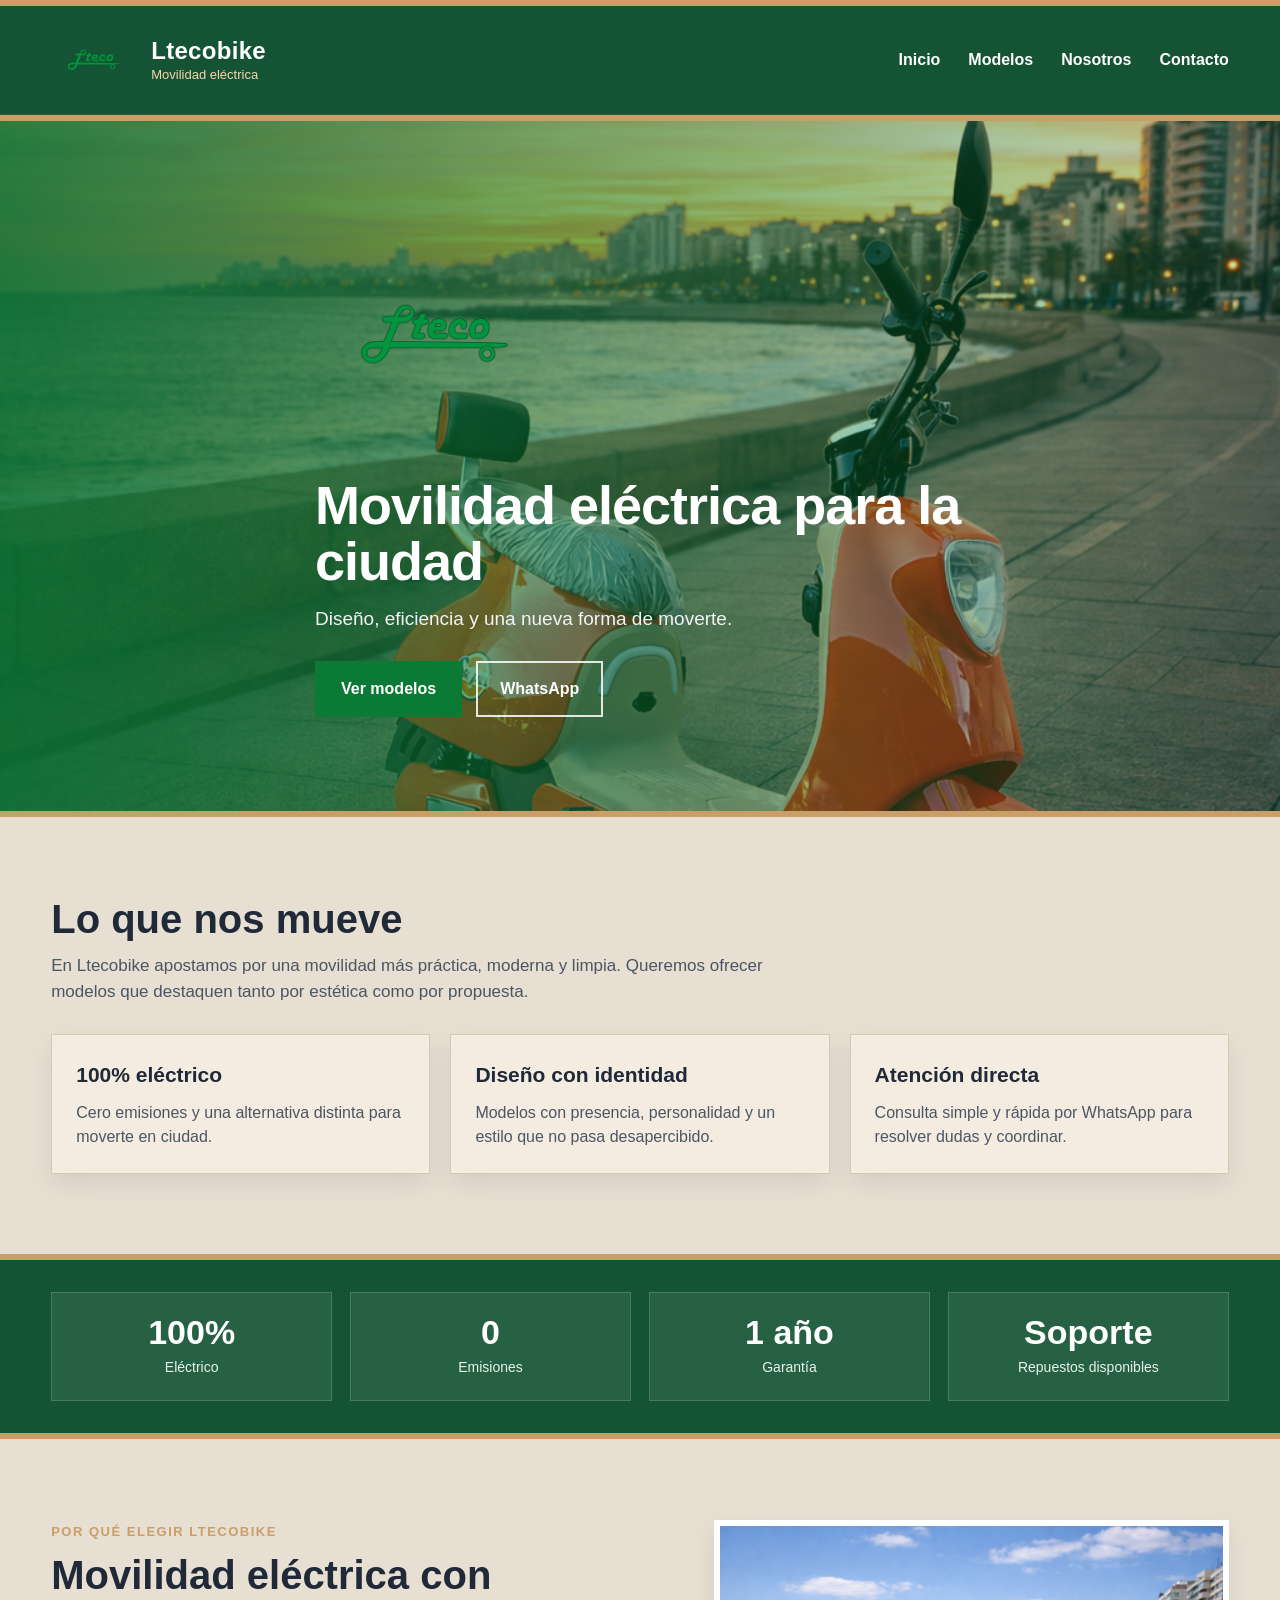
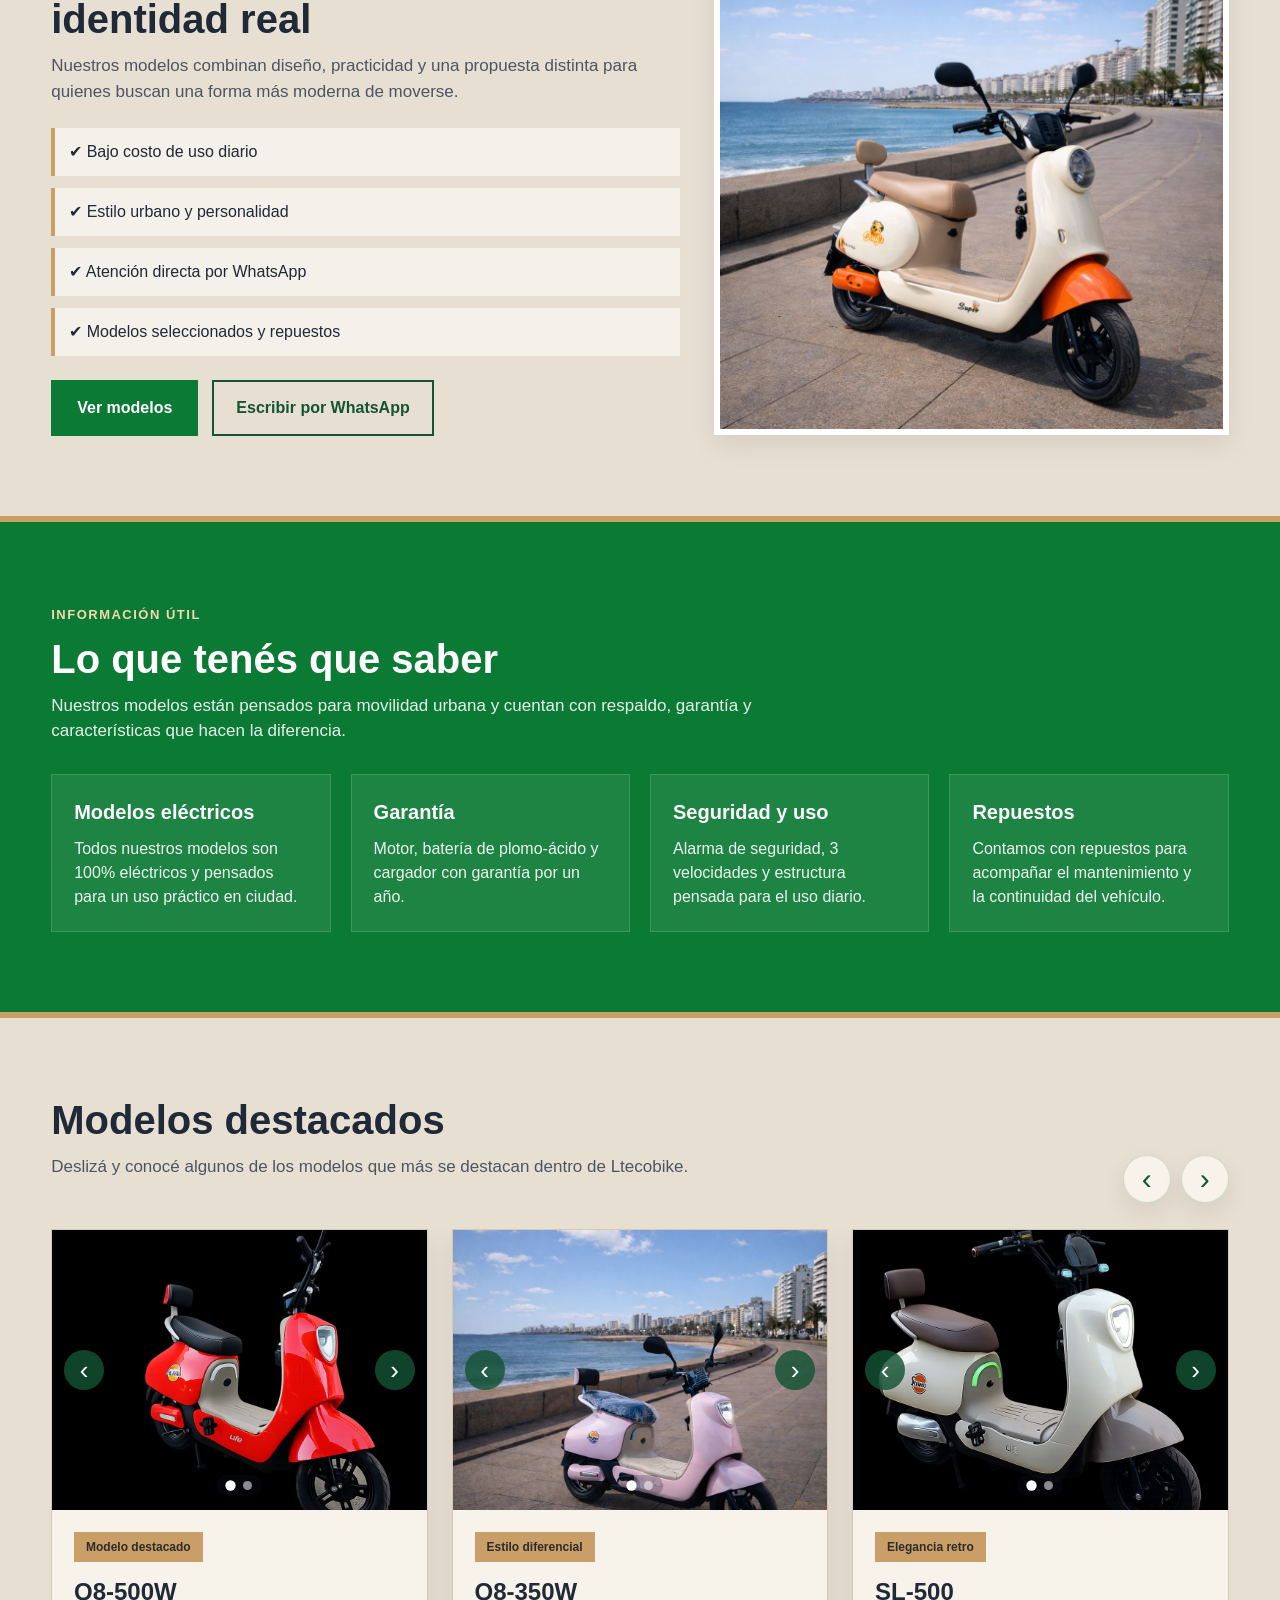
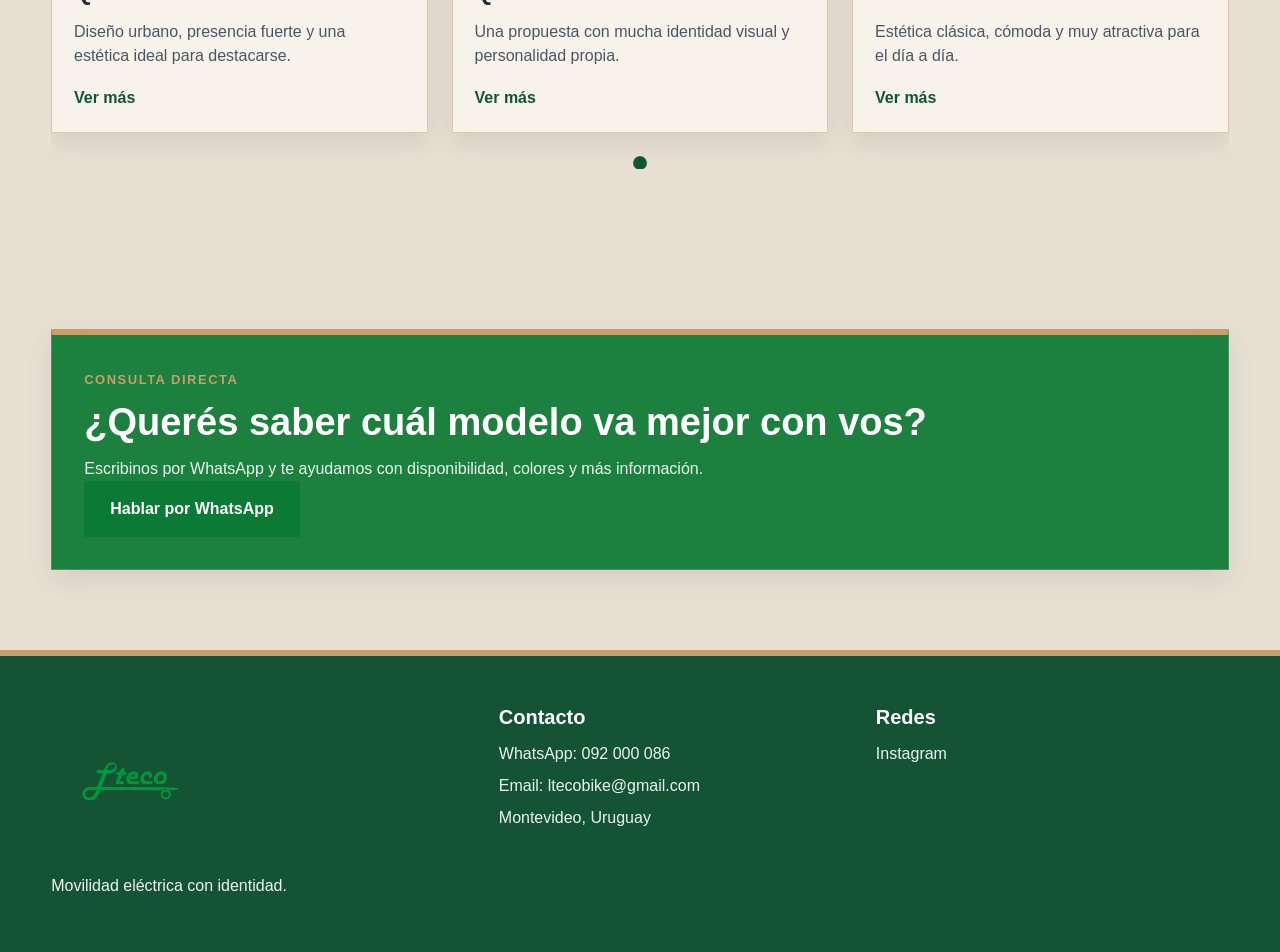
==== index.html @ 6b554c4a "Version inicial Lteco web 2" ====
<!DOCTYPE html>
<html lang="es">
<head>
  <meta charset="UTF-8" />
  <meta name="viewport" content="width=device-width, initial-scale=1.0" />
  <title>Ltecobike | Movilidad eléctrica</title>
  <link rel="icon" href="img/logoIcono.ico" type="image/x-icon" />
  <link rel="stylesheet" href="css/styles.css" />
</head>
<body>
  <header class="site-header">
    <div class="container nav-wrap">
      <a href="index.html" class="brand">
        <img src="img/logo.png" alt="Ltecobike" class="brand-logo">
        <div class="brand-text">
          <span class="brand-name">Ltecobike</span>
          <span class="brand-slogan">Movilidad eléctrica</span>
        </div>
      </a>

      <button class="menu-toggle" id="menuToggle">☰</button>

      <nav class="main-nav" id="mainNav">
        <a href="index.html">Inicio</a>
        <a href="modelos.html">Modelos</a>
        <a href="nosotros.html">Nosotros</a>
        <a href="contacto.html">Contacto</a>
      </nav>
    </div>
  </header>

  <section class="hero" style="background-image: url('img/hero.png');">
    <div class="container hero-content">
      <img src="img/logo.png" alt="Ltecobike" class="hero-logo" />
      <h1>Movilidad eléctrica para la ciudad</h1>
      <p>Diseño, eficiencia y una nueva forma de moverte.</p>

      <div class="hero-actions">
        <a href="modelos.html" class="btn">Ver modelos</a>
        <a href="https://wa.me/59892000086" target="_blank" class="btn btn-outline">WhatsApp</a>
      </div>
    </div>
  </section>

  <section class="section">
    <div class="container">
      <h2>Lo que nos mueve</h2>
      <p class="section-intro">
        En Ltecobike apostamos por una movilidad más práctica, moderna y limpia.
        Queremos ofrecer modelos que destaquen tanto por estética como por propuesta.
      </p>

      <div class="feature-grid">
        <article class="feature-box">
          <h3>100% eléctrico</h3>
          <p>Cero emisiones y una alternativa distinta para moverte en ciudad.</p>
        </article>

        <article class="feature-box">
          <h3>Diseño con identidad</h3>
          <p>Modelos con presencia, personalidad y un estilo que no pasa desapercibido.</p>
        </article>

        <article class="feature-box">
          <h3>Atención directa</h3>
          <p>Consulta simple y rápida por WhatsApp para resolver dudas y coordinar.</p>
        </article>
      </div>
    </div>
  </section>

  <section class="section benefits-strip">
    <div class="container">
      <div class="benefits-grid">
        <article class="benefit-item">
          <span class="benefit-number">100%</span>
          <span class="benefit-label">Eléctrico</span>
        </article>

        <article class="benefit-item">
          <span class="benefit-number">0</span>
          <span class="benefit-label">Emisiones</span>
        </article>

        <article class="benefit-item">
          <span class="benefit-number">1 año</span>
          <span class="benefit-label">Garantía</span>
        </article>

        <article class="benefit-item">
          <span class="benefit-number">Soporte</span>
          <span class="benefit-label">Repuestos disponibles</span>
        </article>
      </div>
    </div>
  </section>

  <section class="section section-split">
    <div class="container split-layout">
      <div class="split-text">
        <span class="section-kicker">Por qué elegir Ltecobike</span>
        <h2>Movilidad eléctrica con identidad real</h2>
        <p>
          Nuestros modelos combinan diseño, practicidad y una propuesta distinta para quienes
          buscan una forma más moderna de moverse.
        </p>

        <div class="check-list">
          <div class="check-item">✔ Bajo costo de uso diario</div>
          <div class="check-item">✔ Estilo urbano y personalidad</div>
          <div class="check-item">✔ Atención directa por WhatsApp</div>
          <div class="check-item">✔ Modelos seleccionados y repuestos</div>
        </div>

        <div class="hero-actions" style="margin-top: 24px;">
          <a href="modelos.html" class="btn">Ver modelos</a>
          <a href="https://wa.me/59892000086" target="_blank" class="btn btn-outline-dark">Escribir por WhatsApp</a>
        </div>
      </div>

      <div class="split-media">
        <img src="img/q8-500-beige-rojo.png" alt="Ltecobike lineup" class="split-image">
      </div>
    </div>
  </section>

  <section class="section section-dark">
    <div class="container">
      <span class="section-kicker light">Información útil</span>
      <h2>Lo que tenés que saber</h2>
      <p class="section-intro">
        Nuestros modelos están pensados para movilidad urbana y cuentan con respaldo,
        garantía y características que hacen la diferencia.
      </p>

      <div class="info-cards-grid">
        <article class="info-card">
          <h3>Modelos eléctricos</h3>
          <p>Todos nuestros modelos son 100% eléctricos y pensados para un uso práctico en ciudad.</p>
        </article>

        <article class="info-card">
          <h3>Garantía</h3>
          <p>Motor, batería de plomo-ácido y cargador con garantía por un año.</p>
        </article>

        <article class="info-card">
          <h3>Seguridad y uso</h3>
          <p>Alarma de seguridad, 3 velocidades y estructura pensada para el uso diario.</p>
        </article>

        <article class="info-card">
          <h3>Repuestos</h3>
          <p>Contamos con repuestos para acompañar el mantenimiento y la continuidad del vehículo.</p>
        </article>
      </div>
    </div>
  </section>

  <section class="section">
    <div class="container">
      <div class="carousel-section-header">
        <div>
          <h2>Modelos destacados</h2>
          <p class="section-intro">Deslizá y conocé algunos de los modelos que más se destacan dentro de Ltecobike.</p>
          <br>
          <!-- <p class="gallery-helper">Dentro de cada tarjeta también podés pasar entre distintas fotos de la misma moto con sus propias flechas.</p> !-- -->
        </div>

        <div class="carousel-controls" aria-label="Controles del carrusel">
          <button class="carousel-btn" type="button" data-carousel-prev aria-label="Ver modelos anteriores">‹</button>
          <button class="carousel-btn" type="button" data-carousel-next aria-label="Ver modelos siguientes">›</button>
        </div>
      </div>

      <div class="carousel" data-carousel data-autoplay="true">
        <div class="carousel-track">
          <article class="card carousel-card">
            <div class="card-gallery" data-gallery data-autoplay="true">
              <div class="card-gallery-track">
                <!-- Para agregar más fotos de esta moto, duplicá una línea img.card-gallery-slide y cambiá la ruta -->
                <img class="card-gallery-slide" src="img/q8-350-roja.jpeg" alt="Moto roja Q8-500W vista principal" />
                <img class="card-gallery-slide" src="img/q8-350-beige-rojo.png" alt="Moto Q8-500W vista lateral" />
              </div>
              <button class="card-gallery-btn prev" type="button" data-gallery-prev aria-label="Foto anterior de la Q8-500W">‹</button>
              <button class="card-gallery-btn next" type="button" data-gallery-next aria-label="Foto siguiente de la Q8-500W">›</button>
              <div class="card-gallery-dots" data-gallery-dots aria-label="Indicadores de fotos de la Q8-500W"></div>
            </div>
            <div class="card-body">
              <span class="tag">Modelo destacado</span>
              <h3>Q8-500W</h3>
              <p>Diseño urbano, presencia fuerte y una estética ideal para destacarse.</p>
              <a href="modelos.html" class="link-btn">Ver más</a>
            </div>
          </article>

          <article class="card carousel-card">
            <div class="card-gallery" data-gallery data-autoplay="true">
              <div class="card-gallery-track">
                <img class="card-gallery-slide" src="img/q8-350-rosa.png" alt="Moto rosa Q8-350W vista principal" />
                <img class="card-gallery-slide" src="img/q8-350-beige-rojo.png" alt="Moto Q8-350W segunda vista" />
              </div>
              <button class="card-gallery-btn prev" type="button" data-gallery-prev aria-label="Foto anterior de la Q8-350W">‹</button>
              <button class="card-gallery-btn next" type="button" data-gallery-next aria-label="Foto siguiente de la Q8-350W">›</button>
              <div class="card-gallery-dots" data-gallery-dots aria-label="Indicadores de fotos de la Q8-350W"></div>
            </div>
            <div class="card-body">
              <span class="tag">Estilo diferencial</span>
              <h3>Q8-350W</h3>
              <p>Una propuesta con mucha identidad visual y personalidad propia.</p>
              <a href="modelos.html" class="link-btn">Ver más</a>
            </div>
          </article>

          <article class="card carousel-card">
            <div class="card-gallery" data-gallery data-autoplay="true">
              <div class="card-gallery-track">
                <img class="card-gallery-slide" src="img/sl-500-beige.jpeg" alt="Moto beige línea urbana vista principal" />
                <img class="card-gallery-slide" src="img/logoFondo.jpeg" alt="Moto línea urbana en exposición" />
              </div>
              <button class="card-gallery-btn prev" type="button" data-gallery-prev aria-label="Foto anterior de la línea urbana">‹</button>
              <button class="card-gallery-btn next" type="button" data-gallery-next aria-label="Foto siguiente de la línea urbana">›</button>
              <div class="card-gallery-dots" data-gallery-dots aria-label="Indicadores de fotos de la línea urbana"></div>
            </div>
            <div class="card-body">
              <span class="tag">Elegancia retro</span>
              <h3>SL-500</h3>
              <p>Estética clásica, cómoda y muy atractiva para el día a día.</p>
              <a href="modelos.html" class="link-btn">Ver más</a>
            </div>
          </article>
        </div>

        <div class="carousel-dots" data-carousel-dots aria-label="Indicadores del carrusel"></div>
      </div>
    </div>
  </section>

  <section class="section">
    <div class="container">
      <div class="cta-box cta-strong">
        <span class="section-kicker">Consulta directa</span>
        <h2>¿Querés saber cuál modelo va mejor con vos?</h2>
        <p>
          Escribinos por WhatsApp y te ayudamos con disponibilidad, colores y más información.
        </p>
        <a href="https://wa.me/59892000086" target="_blank" class="btn">Hablar por WhatsApp</a>
      </div>
    </div>
  </section>

  <footer class="site-footer">
    <div class="container footer-wrap">
      <div>
        <img src="img/logo.png" alt="Ltecobike" class="footer-logo" />
        <p>Movilidad eléctrica con identidad.</p>
      </div>

      <div>
        <h4>Contacto</h4>
        <p>WhatsApp: 092 000 086</p>
        <p>Email: ltecobike@gmail.com</p>
        <p>Montevideo, Uruguay</p>
      </div>

      <div>
        <h4>Redes</h4>
        <a href="https://instagram.com/ltecobike" target="_blank">Instagram</a>
      </div>
    </div>
  </footer>

  <script src="js/app.js"></script>
</body>
</html>
---- css/styles.css ----
* {
  box-sizing: border-box;
  margin: 0;
  padding: 0;
}

:root {
  --green: #0b7a34;
  --green-dark: #145334;
  --beige: #e7dfd2;
  --sand: #c99e67;
  --sand-soft: #f1e4cf;
  --text: #1f2937;
  --muted: #4b5563;
  --white: #ffffff;
  --line: rgba(0, 0, 0, 0.08);
  --shadow: 0 10px 24px rgba(0, 0, 0, 0.08);
}

html {
  scroll-behavior: smooth;
}

body {
  font-family: Arial, sans-serif;
  background: var(--beige);
  color: var(--text);
  line-height: 1.5;
}

img {
  max-width: 100%;
  display: block;
}

a {
  color: inherit;
  text-decoration: none;
}

.container {
  width: min(1180px, 92%);
  margin: 0 auto;
}

/* HEADER */
.site-header {
  background: var(--green-dark);
  border-top: 6px solid var(--sand);
  border-bottom: 1px solid rgba(255, 255, 255, 0.08);
}

.nav-wrap {
  min-height: 108px;
  display: flex;
  align-items: center;
  justify-content: space-between;
  gap: 20px;
}

.brand {
  display: flex;
  align-items: center;
  gap: 14px;
}

.brand-logo {
  height: 86px;
  width: auto;
}

.brand-text {
  display: flex;
  flex-direction: column;
  line-height: 1.1;
}

.brand-name {
  font-size: 24px;
  font-weight: 800;
  color: white;
  letter-spacing: 0.3px;
}

.brand-slogan {
  font-size: 13px;
  color: #f3d9ae;
  margin-top: 4px;
}

.main-nav {
  display: flex;
  align-items: center;
  gap: 28px;
}

.main-nav a {
  color: var(--white);
  font-weight: 700;
  transition: color 0.2s ease;
}

.main-nav a:hover {
  color: #f4e4c7;
}

.menu-toggle {
  display: none;
  border: none;
  background: transparent;
  color: white;
  font-size: 28px;
  cursor: pointer;
}

/* HERO */
.hero {
  min-height: 78vh;
  display: flex;
  align-items: center;
  background-size: cover;
  background-position: center;
  position: relative;
  color: white;
  border-top: 6px solid var(--sand);
  border-bottom: 6px solid var(--sand);
}

.hero::before {
  content: "";
  position: absolute;
  inset: 0;
  background: linear-gradient(
    90deg,
    rgba(11, 122, 52, 0.84) 0%,
    rgba(11, 122, 52, 0.56) 42%,
    rgba(11, 122, 52, 0.22) 100%
  );
}

.hero .container {
  position: relative;
  z-index: 1;
}

.hero-content {
  max-width: 650px;
  padding: 70px 0;
}

.hero-logo {
  width: 240px;
  margin-bottom: 22px;
}

.hero h1 {
  font-size: 54px;
  line-height: 1.04;
  margin-bottom: 16px;
  letter-spacing: -1px;
}

.hero p {
  font-size: 19px;
  color: #f3f4f6;
  margin-bottom: 28px;
  max-width: 560px;
}

.hero-actions {
  display: flex;
  gap: 14px;
  flex-wrap: wrap;
}

/* BUTTONS */
.btn,
.btn-outline,
.btn-outline-dark,
.link-btn {
  display: inline-flex;
  align-items: center;
  justify-content: center;
  font-weight: 700;
  transition: 0.2s ease;
}

.btn {
  background: var(--green);
  color: white;
  padding: 14px 24px;
  border: 2px solid var(--green);
}

.btn:hover {
  background: var(--green-dark);
  border-color: var(--green-dark);
}

.btn-outline {
  background: transparent;
  color: white;
  border: 2px solid rgba(255, 255, 255, 0.85);
  padding: 12px 22px;
}

.btn-outline:hover {
  background: rgba(255, 255, 255, 0.08);
}

.btn-outline-dark {
  background: transparent;
  color: var(--green-dark);
  border: 2px solid var(--green-dark);
  padding: 12px 22px;
}

.btn-outline-dark:hover {
  background: rgba(11, 122, 52, 0.08);
}

.link-btn {
  color: var(--green-dark);
  margin-top: 8px;
}

.link-btn:hover {
  color: var(--green);
}

/* SECTIONS */
.section {
  padding: 80px 0;
  background: var(--beige);
}

.section-dark {
  background: var(--green);
  color: white;
  border-top: 6px solid var(--sand);
  border-bottom: 6px solid var(--sand);
}

.section-split {
  background: var(--beige);
}

.section h2 {
  font-size: 40px;
  margin-bottom: 12px;
  line-height: 1.1;
}

.section-intro {
  max-width: 760px;
  color: var(--muted);
  margin-bottom: 30px;
  font-size: 17px;
}

.section-dark .section-intro {
  color: #e8f2eb;
}

.section-kicker {
  display: inline-block;
  margin-bottom: 12px;
  font-size: 13px;
  font-weight: 800;
  text-transform: uppercase;
  letter-spacing: 1.5px;
  color: var(--sand);
}

.section-kicker.light {
  color: #f3d9ae;
}

/* BENEFITS */
.benefits-strip {
  padding: 32px 0;
  background: var(--green-dark);
  border-top: 6px solid var(--sand);
  border-bottom: 6px solid var(--sand);
}

.benefits-grid {
  display: grid;
  grid-template-columns: repeat(4, 1fr);
  gap: 18px;
}

.benefit-item {
  background: rgba(255, 255, 255, 0.08);
  border: 1px solid rgba(255, 255, 255, 0.16);
  padding: 22px 18px;
  text-align: center;
}

.benefit-number {
  display: block;
  font-size: 34px;
  font-weight: 800;
  color: white;
  line-height: 1;
  margin-bottom: 8px;
}

.benefit-label {
  display: block;
  color: #e7f2ea;
  font-size: 14px;
}

/* FEATURES */
.feature-grid {
  display: grid;
  grid-template-columns: repeat(auto-fit, minmax(240px, 1fr));
  gap: 20px;
}

.feature-box {
  background: #f4ece0;
  border: 1px solid #d7c8af;
  padding: 24px;
  box-shadow: var(--shadow);
}

.feature-box h3 {
  font-size: 21px;
  margin-bottom: 10px;
  color: var(--text);
}

.feature-box p {
  color: var(--muted);
}

/* SPLIT */
.split-layout {
  display: grid;
  grid-template-columns: 1.1fr 0.9fr;
  gap: 34px;
  align-items: center;
}

.split-text p {
  color: var(--muted);
  font-size: 17px;
  max-width: 620px;
}

.check-list {
  display: grid;
  gap: 12px;
  margin-top: 24px;
}

.check-item {
  background: rgba(255, 255, 255, 0.55);
  border-left: 4px solid var(--sand);
  padding: 12px 14px;
  color: var(--text);
}

.split-media {
  display: flex;
  justify-content: center;
}

.split-image {
  width: 100%;
  max-width: 520px;
  box-shadow: var(--shadow);
  border: 6px solid white;
}

/* CARDS */
.cards-grid {
  display: grid;
  grid-template-columns: repeat(auto-fit, minmax(280px, 1fr));
  gap: 24px;
}

.card {
  background: #f7f3eb;
  border: 1px solid #d7c8af;
  box-shadow: var(--shadow);
  overflow: hidden;
}

.card img {
  width: 100%;
  height: 280px;
  object-fit: cover;
}

.large-card img {
  height: 360px;
}

.card-body {
  padding: 22px;
}

.card-body h3 {
  font-size: 24px;
  margin-bottom: 10px;
}

.card-body p {
  color: var(--muted);
  margin-bottom: 10px;
}

.tag {
  display: inline-block;
  background: var(--sand);
  color: #2c2c2c;
  padding: 6px 12px;
  font-size: 12px;
  font-weight: 700;
  margin-bottom: 12px;
}

.spec-list {
  margin: 14px 0 8px 18px;
}

.spec-list li {
  margin-bottom: 8px;
  color: var(--muted);
}

/* INFO CARDS */
.info-cards-grid {
  display: grid;
  grid-template-columns: repeat(4, 1fr);
  gap: 20px;
  margin-top: 28px;
}

.info-card {
  background: rgba(255, 255, 255, 0.08);
  padding: 22px;
  border: 1px solid rgba(255, 255, 255, 0.14);
}

.info-card h3 {
  margin-bottom: 10px;
  font-size: 20px;
}

.info-card p {
  color: #edf5ef;
}

/* PAGE HERO */
.page-hero {
  background: var(--green);
  color: white;
  padding: 84px 0;
  border-top: 6px solid var(--sand);
  border-bottom: 6px solid var(--sand);
}

.page-hero h1 {
  font-size: 48px;
  margin-bottom: 10px;
}

.page-hero p {
  color: #eef7f1;
}

/* 2 COL */
.two-col {
  display: grid;
  grid-template-columns: 1fr 1fr;
  gap: 34px;
  align-items: center;
}

.rounded-img {
  width: 100%;
  box-shadow: var(--shadow);
  border: 6px solid var(--white);
}

/* CONTACT / CTA */
.contact-box,
.cta-box {
  background: rgba(11, 122, 52, 0.92);
  color: white;
  padding: 32px;
  border: 1px solid rgba(255, 255, 255, 0.18);
  box-shadow: var(--shadow);
}

.contact-box h2,
.cta-box h2 {
  margin-bottom: 14px;
  font-size: 38px;
}

.contact-box p,
.cta-box p {
  color: #eef5f0;
}

.contact-box strong {
  color: white;
}

.cta-strong {
  border-top: 6px solid var(--sand);
}

/* FOOTER */
.site-footer {
  background: var(--green-dark);
  color: white;
  padding: 46px 0;
  border-top: 6px solid var(--sand);
}

.footer-wrap {
  display: grid;
  grid-template-columns: 1.2fr 1fr 1fr;
  gap: 24px;
}

.footer-logo {
  width: 160px;
  margin-bottom: 12px;
}

.site-footer h4 {
  margin-bottom: 10px;
  font-size: 20px;
}

.site-footer p,
.site-footer a {
  color: #eaf5ee;
  margin-bottom: 8px;
}

.site-footer a:hover {
  text-decoration: underline;
}

/* MOBILE */
@media (max-width: 900px) {
  .menu-toggle {
    display: block;
  }

  .main-nav {
    position: absolute;
    top: 108px;
    left: 0;
    right: 0;
    background: var(--green-dark);
    padding: 18px 5%;
    display: none;
    flex-direction: column;
    align-items: flex-start;
    border-top: 1px solid rgba(255, 255, 255, 0.08);
  }

  .main-nav.active {
    display: flex;
  }

  .hero {
    min-height: 72vh;
  }

  .hero h1 {
    font-size: 40px;
  }

  .page-hero h1 {
    font-size: 36px;
  }

  .two-col,
  .footer-wrap,
  .benefits-grid,
  .info-cards-grid,
  .split-layout {
    grid-template-columns: 1fr;
  }

  .brand-logo {
    height: 70px;
  }

  .brand-name {
    font-size: 20px;
  }

  .brand-slogan {
    font-size: 12px;
  }

  .section {
    padding: 64px 0;
  }
}

/* REVEAL */
.reveal {
  opacity: 0;
  transform: translateY(24px);
  transition: opacity 0.55s ease, transform 0.55s ease;
}

.reveal.visible {
  opacity: 1;
  transform: translateY(0);
}


.gallery-helper {
  color: var(--muted);
  margin-top: -16px;
  margin-bottom: 0;
  font-size: 15px;
}

.card-gallery {
  position: relative;
  overflow: hidden;
  background: #ddd5c7;
}

.card-gallery-track {
  display: flex;
  transition: transform 0.45s ease;
  will-change: transform;
}

.card-gallery-slide {
  width: 100%;
  flex: 0 0 100%;
  height: 280px;
  object-fit: cover;
}

.large-card .card-gallery-slide {
  height: 360px;
}

.card-gallery-btn {
  position: absolute;
  top: 50%;
  transform: translateY(-50%);
  width: 40px;
  height: 40px;
  border: none;
  border-radius: 999px;
  background: rgba(20, 83, 52, 0.82);
  color: white;
  font-size: 26px;
  line-height: 1;
  cursor: pointer;
  display: inline-flex;
  align-items: center;
  justify-content: center;
  z-index: 2;
  transition: background 0.2s ease, transform 0.2s ease;
}

.card-gallery-btn:hover {
  background: var(--green-dark);
}

.card-gallery-btn.prev {
  left: 12px;
}

.card-gallery-btn.next {
  right: 12px;
}

.card-gallery-dots {
  position: absolute;
  left: 50%;
  bottom: 14px;
  transform: translateX(-50%);
  display: flex;
  align-items: center;
  justify-content: center;
  gap: 8px;
  padding: 6px 10px;
  background: rgba(17, 24, 39, 0.22);
  border-radius: 999px;
  z-index: 2;
}

.card-gallery-dot {
  width: 9px;
  height: 9px;
  border: none;
  border-radius: 999px;
  background: rgba(255, 255, 255, 0.54);
  cursor: pointer;
  transition: transform 0.2s ease, background 0.2s ease;
}

.card-gallery-dot.active {
  background: white;
  transform: scale(1.15);
}

.card-gallery.single-slide .card-gallery-btn,
.card-gallery.single-slide .card-gallery-dots {
  display: none;
}

/* CAROUSEL */
.carousel-section-header {
  display: flex;
  align-items: flex-end;
  justify-content: space-between;
  gap: 20px;
  margin-bottom: 26px;
}

.carousel-section-header .section-intro {
  margin-bottom: 0;
}

.carousel-controls {
  display: flex;
  gap: 10px;
  flex-shrink: 0;
}

.carousel-btn {
  width: 48px;
  height: 48px;
  border: 1px solid rgba(20, 83, 52, 0.16);
  background: #f7f3eb;
  color: var(--green-dark);
  border-radius: 999px;
  font-size: 30px;
  line-height: 1;
  cursor: pointer;
  box-shadow: var(--shadow);
  transition: transform 0.2s ease, background 0.2s ease, color 0.2s ease;
}

.carousel-btn:hover {
  transform: translateY(-2px);
  background: var(--green-dark);
  color: white;
}

.carousel {
  overflow: hidden;
}

.carousel-track {
  display: flex;
  gap: 24px;
  transition: transform 0.45s ease;
  will-change: transform;
}

.carousel-card {
  flex: 0 0 calc((100% - 48px) / 3);
  min-width: 0;
}

.carousel-card.card,
.carousel-card.large-card {
  height: 100%;
}

.carousel-card .card-body {
  height: 100%;
}

.carousel-dots {
  display: flex;
  justify-content: center;
  gap: 10px;
  margin-top: 24px;
}

.carousel-dot {
  width: 12px;
  height: 12px;
  border: none;
  border-radius: 999px;
  background: rgba(20, 83, 52, 0.22);
  cursor: pointer;
  transition: transform 0.2s ease, background 0.2s ease;
}

.carousel-dot.active {
  background: var(--green-dark);
  transform: scale(1.15);
}

.carousel-dot:hover {
  background: var(--green);
}

@media (max-width: 1024px) {
  .carousel-card {
    flex-basis: calc((100% - 24px) / 2);
  }
}

@media (max-width: 900px) {
  .carousel-section-header {
    flex-direction: column;
    align-items: flex-start;
  }

  .carousel-controls {
    align-self: flex-end;
  }
}

@media (max-width: 640px) {
  .carousel-track {
    gap: 18px;
  }

  .carousel-card {
    flex-basis: 100%;
  }

  .carousel-controls {
    align-self: stretch;
    justify-content: flex-end;
  }

  .carousel-btn {
    width: 44px;
    height: 44px;
    font-size: 28px;
  }

  .card-gallery-slide,
  .large-card .card-gallery-slide {
    height: 280px;
  }

  .card-gallery-btn {
    width: 36px;
    height: 36px;
    font-size: 24px;
  }
}
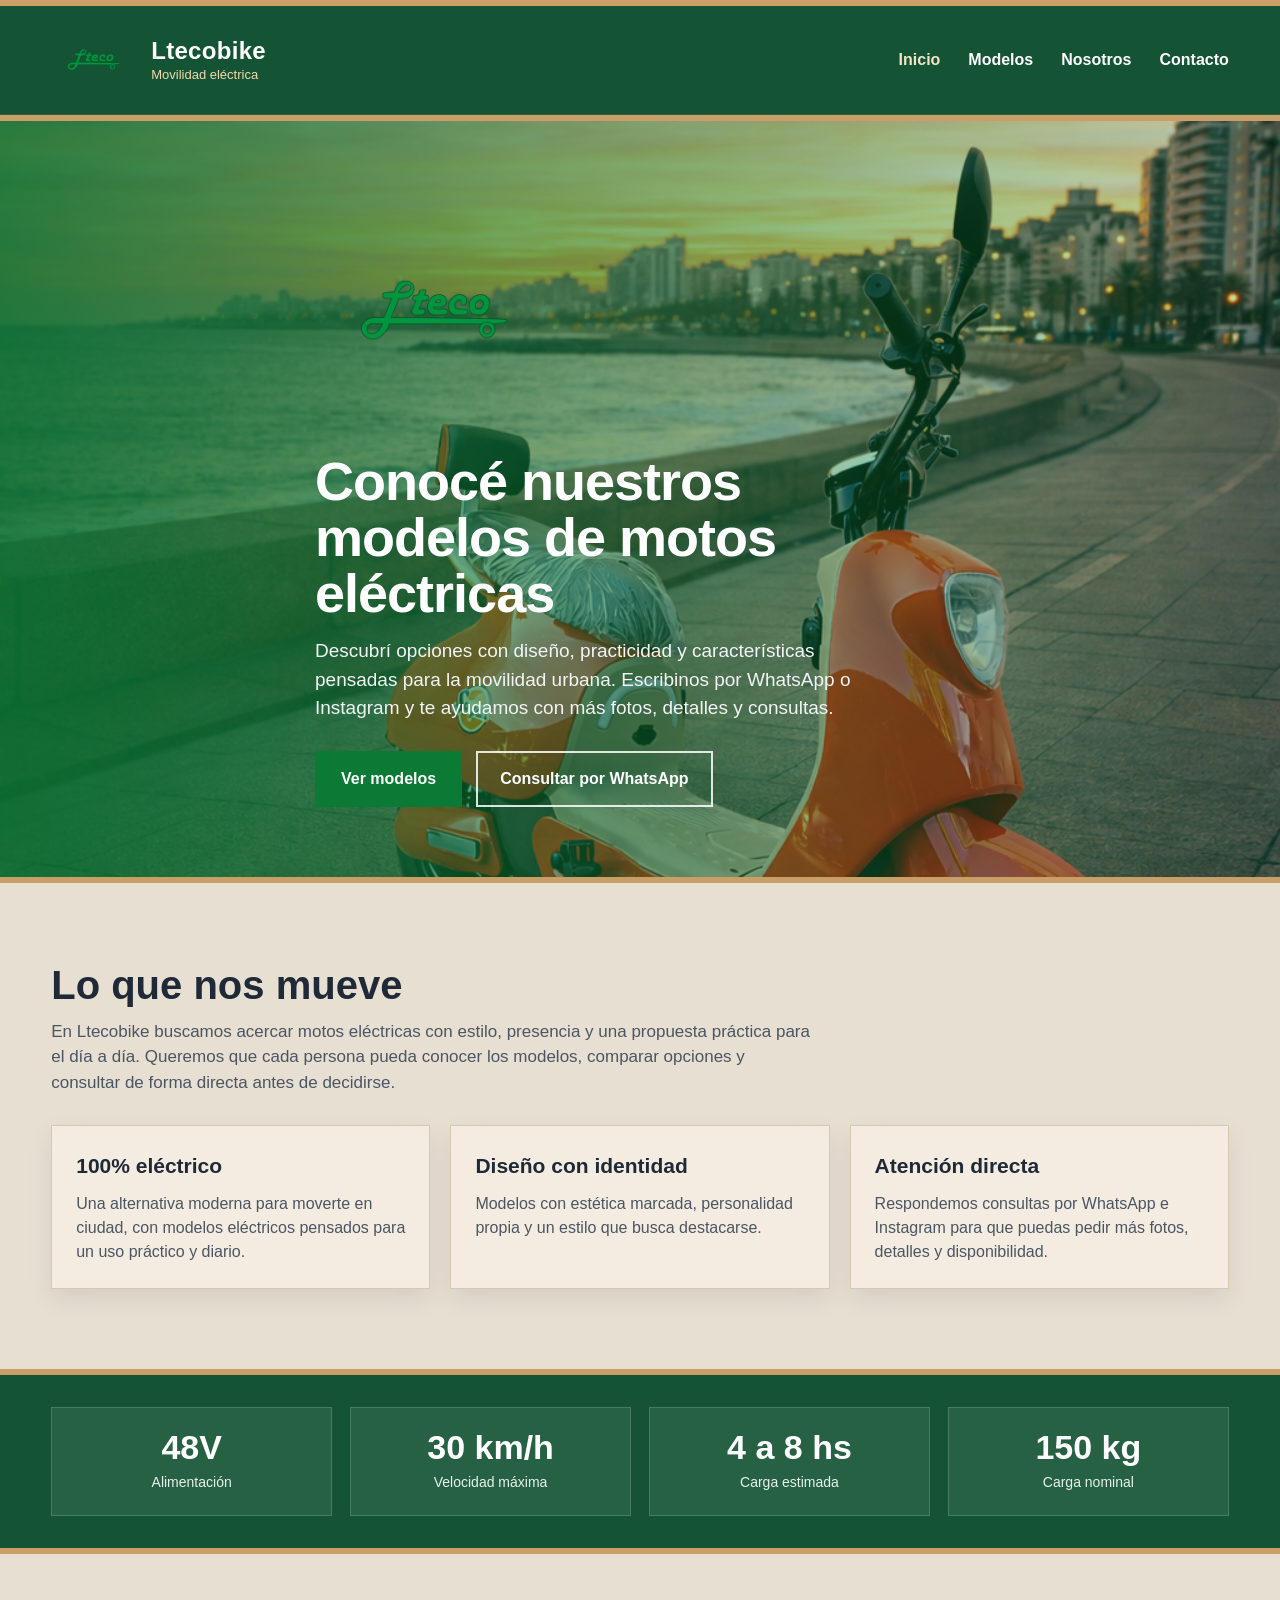
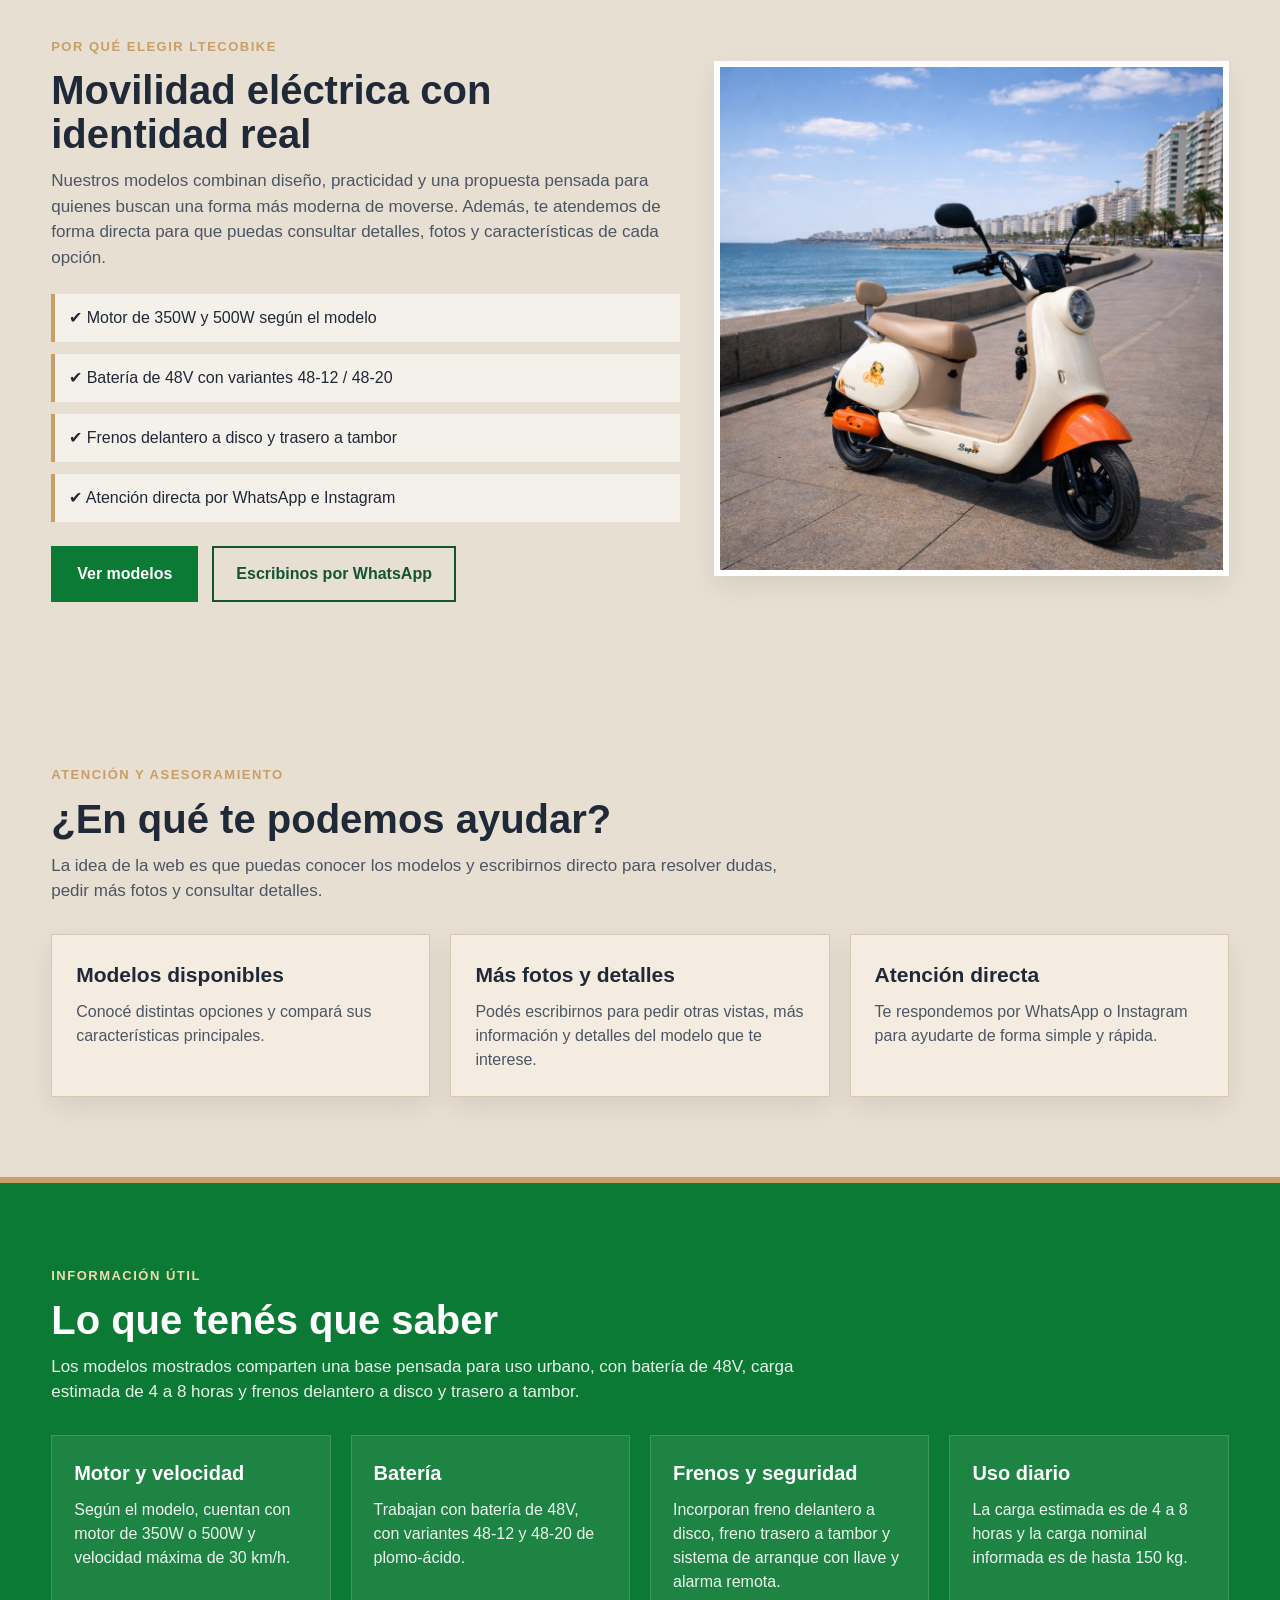
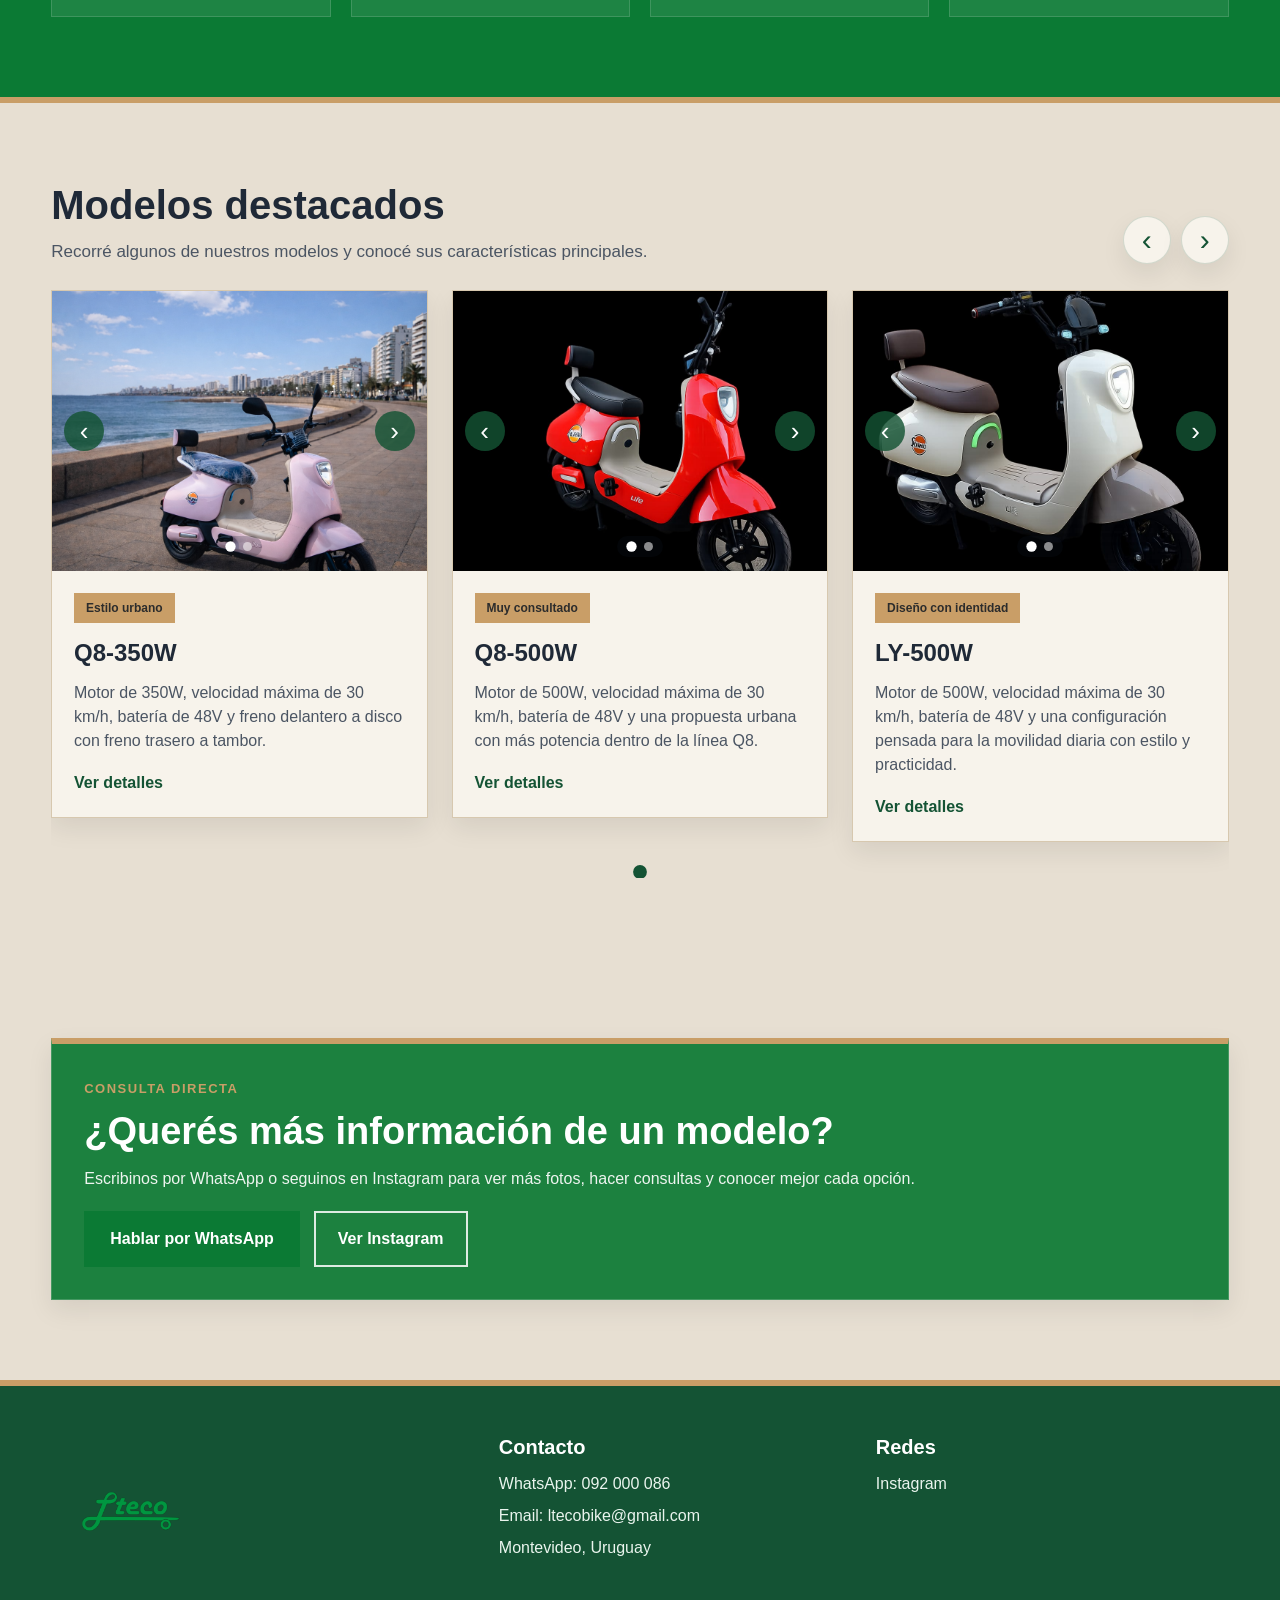
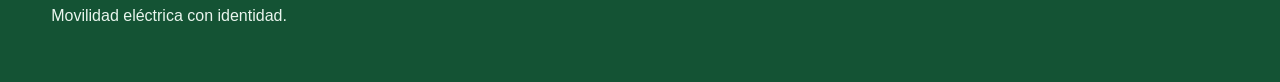
==== commit 48e3b1c8: "Subiendo web Lteco" ====
--- a/index.html
+++ b/index.html
@@ -18,10 +18,10 @@
         </div>
       </a>
 
-      <button class="menu-toggle" id="menuToggle">☰</button>
+      <button class="menu-toggle" id="menuToggle" aria-label="Abrir menú" aria-expanded="false">☰</button>
 
       <nav class="main-nav" id="mainNav">
-        <a href="index.html">Inicio</a>
+        <a href="index.html" class="active">Inicio</a>
         <a href="modelos.html">Modelos</a>
         <a href="nosotros.html">Nosotros</a>
         <a href="contacto.html">Contacto</a>
@@ -32,12 +32,12 @@
   <section class="hero" style="background-image: url('img/hero.png');">
     <div class="container hero-content">
       <img src="img/logo.png" alt="Ltecobike" class="hero-logo" />
-      <h1>Movilidad eléctrica para la ciudad</h1>
-      <p>Diseño, eficiencia y una nueva forma de moverte.</p>
+      <h1>Conocé nuestros modelos de motos eléctricas</h1>
+      <p>Descubrí opciones con diseño, practicidad y características pensadas para la movilidad urbana. Escribinos por WhatsApp o Instagram y te ayudamos con más fotos, detalles y consultas.</p>
 
       <div class="hero-actions">
         <a href="modelos.html" class="btn">Ver modelos</a>
-        <a href="https://wa.me/59892000086" target="_blank" class="btn btn-outline">WhatsApp</a>
+        <a href="https://wa.me/59892000086" target="_blank" class="btn btn-outline">Consultar por WhatsApp</a>
       </div>
     </div>
   </section>
@@ -46,24 +46,23 @@
     <div class="container">
       <h2>Lo que nos mueve</h2>
       <p class="section-intro">
-        En Ltecobike apostamos por una movilidad más práctica, moderna y limpia.
-        Queremos ofrecer modelos que destaquen tanto por estética como por propuesta.
+        En Ltecobike buscamos acercar motos eléctricas con estilo, presencia y una propuesta práctica para el día a día. Queremos que cada persona pueda conocer los modelos, comparar opciones y consultar de forma directa antes de decidirse.
       </p>
 
       <div class="feature-grid">
         <article class="feature-box">
           <h3>100% eléctrico</h3>
-          <p>Cero emisiones y una alternativa distinta para moverte en ciudad.</p>
+          <p>Una alternativa moderna para moverte en ciudad, con modelos eléctricos pensados para un uso práctico y diario.</p>
         </article>
 
         <article class="feature-box">
           <h3>Diseño con identidad</h3>
-          <p>Modelos con presencia, personalidad y un estilo que no pasa desapercibido.</p>
+          <p>Modelos con estética marcada, personalidad propia y un estilo que busca destacarse.</p>
         </article>
 
         <article class="feature-box">
           <h3>Atención directa</h3>
-          <p>Consulta simple y rápida por WhatsApp para resolver dudas y coordinar.</p>
+          <p>Respondemos consultas por WhatsApp e Instagram para que puedas pedir más fotos, detalles y disponibilidad.</p>
         </article>
       </div>
     </div>
@@ -73,23 +72,23 @@
     <div class="container">
       <div class="benefits-grid">
         <article class="benefit-item">
-          <span class="benefit-number">100%</span>
-          <span class="benefit-label">Eléctrico</span>
-        </article>
-
-        <article class="benefit-item">
-          <span class="benefit-number">0</span>
-          <span class="benefit-label">Emisiones</span>
-        </article>
-
-        <article class="benefit-item">
-          <span class="benefit-number">1 año</span>
-          <span class="benefit-label">Garantía</span>
-        </article>
-
-        <article class="benefit-item">
-          <span class="benefit-number">Soporte</span>
-          <span class="benefit-label">Repuestos disponibles</span>
+          <span class="benefit-number">48V</span>
+          <span class="benefit-label">Alimentación</span>
+        </article>
+
+        <article class="benefit-item">
+          <span class="benefit-number">30 km/h</span>
+          <span class="benefit-label">Velocidad máxima</span>
+        </article>
+
+        <article class="benefit-item">
+          <span class="benefit-number">4 a 8 hs</span>
+          <span class="benefit-label">Carga estimada</span>
+        </article>
+
+        <article class="benefit-item">
+          <span class="benefit-number">150 kg</span>
+          <span class="benefit-label">Carga nominal</span>
         </article>
       </div>
     </div>
@@ -101,25 +100,49 @@
         <span class="section-kicker">Por qué elegir Ltecobike</span>
         <h2>Movilidad eléctrica con identidad real</h2>
         <p>
-          Nuestros modelos combinan diseño, practicidad y una propuesta distinta para quienes
-          buscan una forma más moderna de moverse.
+          Nuestros modelos combinan diseño, practicidad y una propuesta pensada para quienes buscan una forma más moderna de moverse. Además, te atendemos de forma directa para que puedas consultar detalles, fotos y características de cada opción.
         </p>
 
         <div class="check-list">
-          <div class="check-item">✔ Bajo costo de uso diario</div>
-          <div class="check-item">✔ Estilo urbano y personalidad</div>
-          <div class="check-item">✔ Atención directa por WhatsApp</div>
-          <div class="check-item">✔ Modelos seleccionados y repuestos</div>
+          <div class="check-item">✔ Motor de 350W y 500W según el modelo</div>
+          <div class="check-item">✔ Batería de 48V con variantes 48-12 / 48-20</div>
+          <div class="check-item">✔ Frenos delantero a disco y trasero a tambor</div>
+          <div class="check-item">✔ Atención directa por WhatsApp e Instagram</div>
         </div>
 
         <div class="hero-actions" style="margin-top: 24px;">
           <a href="modelos.html" class="btn">Ver modelos</a>
-          <a href="https://wa.me/59892000086" target="_blank" class="btn btn-outline-dark">Escribir por WhatsApp</a>
+          <a href="https://wa.me/59892000086" target="_blank" class="btn btn-outline-dark">Escribinos por WhatsApp</a>
         </div>
       </div>
 
       <div class="split-media">
-        <img src="img/q8-500-beige-rojo.png" alt="Ltecobike lineup" class="split-image">
+        <img src="img/q8-500-beige-rojo.png" alt="Modelos Ltecobike" class="split-image">
+      </div>
+    </div>
+  </section>
+
+  <section class="section">
+    <div class="container">
+      <span class="section-kicker">Atención y asesoramiento</span>
+      <h2>¿En qué te podemos ayudar?</h2>
+      <p class="section-intro">La idea de la web es que puedas conocer los modelos y escribirnos directo para resolver dudas, pedir más fotos y consultar detalles.</p>
+
+      <div class="feature-grid">
+        <article class="feature-box">
+          <h3>Modelos disponibles</h3>
+          <p>Conocé distintas opciones y compará sus características principales.</p>
+        </article>
+
+        <article class="feature-box">
+          <h3>Más fotos y detalles</h3>
+          <p>Podés escribirnos para pedir otras vistas, más información y detalles del modelo que te interese.</p>
+        </article>
+
+        <article class="feature-box">
+          <h3>Atención directa</h3>
+          <p>Te respondemos por WhatsApp o Instagram para ayudarte de forma simple y rápida.</p>
+        </article>
       </div>
     </div>
   </section>
@@ -129,29 +152,28 @@
       <span class="section-kicker light">Información útil</span>
       <h2>Lo que tenés que saber</h2>
       <p class="section-intro">
-        Nuestros modelos están pensados para movilidad urbana y cuentan con respaldo,
-        garantía y características que hacen la diferencia.
+        Los modelos mostrados comparten una base pensada para uso urbano, con batería de 48V, carga estimada de 4 a 8 horas y frenos delantero a disco y trasero a tambor.
       </p>
 
       <div class="info-cards-grid">
         <article class="info-card">
-          <h3>Modelos eléctricos</h3>
-          <p>Todos nuestros modelos son 100% eléctricos y pensados para un uso práctico en ciudad.</p>
-        </article>
-
-        <article class="info-card">
-          <h3>Garantía</h3>
-          <p>Motor, batería de plomo-ácido y cargador con garantía por un año.</p>
-        </article>
-
-        <article class="info-card">
-          <h3>Seguridad y uso</h3>
-          <p>Alarma de seguridad, 3 velocidades y estructura pensada para el uso diario.</p>
-        </article>
-
-        <article class="info-card">
-          <h3>Repuestos</h3>
-          <p>Contamos con repuestos para acompañar el mantenimiento y la continuidad del vehículo.</p>
+          <h3>Motor y velocidad</h3>
+          <p>Según el modelo, cuentan con motor de 350W o 500W y velocidad máxima de 30 km/h.</p>
+        </article>
+
+        <article class="info-card">
+          <h3>Batería</h3>
+          <p>Trabajan con batería de 48V, con variantes 48-12 y 48-20 de plomo-ácido.</p>
+        </article>
+
+        <article class="info-card">
+          <h3>Frenos y seguridad</h3>
+          <p>Incorporan freno delantero a disco, freno trasero a tambor y sistema de arranque con llave y alarma remota.</p>
+        </article>
+
+        <article class="info-card">
+          <h3>Uso diario</h3>
+          <p>La carga estimada es de 4 a 8 horas y la carga nominal informada es de hasta 150 kg.</p>
         </article>
       </div>
     </div>
@@ -162,9 +184,7 @@
       <div class="carousel-section-header">
         <div>
           <h2>Modelos destacados</h2>
-          <p class="section-intro">Deslizá y conocé algunos de los modelos que más se destacan dentro de Ltecobike.</p>
-          <br>
-          <!-- <p class="gallery-helper">Dentro de cada tarjeta también podés pasar entre distintas fotos de la misma moto con sus propias flechas.</p> !-- -->
+          <p class="section-intro">Recorré algunos de nuestros modelos y conocé sus características principales.</p>
         </div>
 
         <div class="carousel-controls" aria-label="Controles del carrusel">
@@ -178,55 +198,54 @@
           <article class="card carousel-card">
             <div class="card-gallery" data-gallery data-autoplay="true">
               <div class="card-gallery-track">
-                <!-- Para agregar más fotos de esta moto, duplicá una línea img.card-gallery-slide y cambiá la ruta -->
-                <img class="card-gallery-slide" src="img/q8-350-roja.jpeg" alt="Moto roja Q8-500W vista principal" />
-                <img class="card-gallery-slide" src="img/q8-350-beige-rojo.png" alt="Moto Q8-500W vista lateral" />
+                <img class="card-gallery-slide" src="img/q8-350-rosa.png" alt="Q8-350W vista principal" />
+                <img class="card-gallery-slide" src="img/q8-500-beige-rojo.png" alt="Q8-500W vista lateral" />
+              </div>
+              <button class="card-gallery-btn prev" type="button" data-gallery-prev aria-label="Foto anterior de la Q8-350W">‹</button>
+              <button class="card-gallery-btn next" type="button" data-gallery-next aria-label="Foto siguiente de la Q8-350W">›</button>
+              <div class="card-gallery-dots" data-gallery-dots aria-label="Indicadores de fotos de la Q8-350W"></div>
+            </div>
+            <div class="card-body">
+              <span class="tag">Estilo urbano</span>
+              <h3>Q8-350W</h3>
+              <p>Motor de 350W, velocidad máxima de 30 km/h, batería de 48V y freno delantero a disco con freno trasero a tambor.</p>
+              <a href="modelos.html" class="link-btn">Ver detalles</a>
+            </div>
+          </article>
+
+          <article class="card carousel-card">
+            <div class="card-gallery" data-gallery data-autoplay="true">
+              <div class="card-gallery-track">
+                <img class="card-gallery-slide" src="img/q8-350-roja.jpeg" alt="Q8-500W vista principal" />
+                <img class="card-gallery-slide" src="img/q8-500-beige-rojo.png" alt="Q8-500W segunda vista" />
               </div>
               <button class="card-gallery-btn prev" type="button" data-gallery-prev aria-label="Foto anterior de la Q8-500W">‹</button>
               <button class="card-gallery-btn next" type="button" data-gallery-next aria-label="Foto siguiente de la Q8-500W">›</button>
               <div class="card-gallery-dots" data-gallery-dots aria-label="Indicadores de fotos de la Q8-500W"></div>
             </div>
             <div class="card-body">
-              <span class="tag">Modelo destacado</span>
+              <span class="tag">Muy consultado</span>
               <h3>Q8-500W</h3>
-              <p>Diseño urbano, presencia fuerte y una estética ideal para destacarse.</p>
-              <a href="modelos.html" class="link-btn">Ver más</a>
+              <p>Motor de 500W, velocidad máxima de 30 km/h, batería de 48V y una propuesta urbana con más potencia dentro de la línea Q8.</p>
+              <a href="modelos.html" class="link-btn">Ver detalles</a>
             </div>
           </article>
 
           <article class="card carousel-card">
             <div class="card-gallery" data-gallery data-autoplay="true">
               <div class="card-gallery-track">
-                <img class="card-gallery-slide" src="img/q8-350-rosa.png" alt="Moto rosa Q8-350W vista principal" />
-                <img class="card-gallery-slide" src="img/q8-350-beige-rojo.png" alt="Moto Q8-350W segunda vista" />
+                <img class="card-gallery-slide" src="img/sl-500-beige.jpeg" alt="LY-500W vista principal" />
+                <img class="card-gallery-slide" src="img/logoFondo.jpeg" alt="LY-500W en exposición" />
               </div>
-              <button class="card-gallery-btn prev" type="button" data-gallery-prev aria-label="Foto anterior de la Q8-350W">‹</button>
-              <button class="card-gallery-btn next" type="button" data-gallery-next aria-label="Foto siguiente de la Q8-350W">›</button>
-              <div class="card-gallery-dots" data-gallery-dots aria-label="Indicadores de fotos de la Q8-350W"></div>
+              <button class="card-gallery-btn prev" type="button" data-gallery-prev aria-label="Foto anterior de la LY-500W">‹</button>
+              <button class="card-gallery-btn next" type="button" data-gallery-next aria-label="Foto siguiente de la LY-500W">›</button>
+              <div class="card-gallery-dots" data-gallery-dots aria-label="Indicadores de fotos de la LY-500W"></div>
             </div>
             <div class="card-body">
-              <span class="tag">Estilo diferencial</span>
-              <h3>Q8-350W</h3>
-              <p>Una propuesta con mucha identidad visual y personalidad propia.</p>
-              <a href="modelos.html" class="link-btn">Ver más</a>
-            </div>
-          </article>
-
-          <article class="card carousel-card">
-            <div class="card-gallery" data-gallery data-autoplay="true">
-              <div class="card-gallery-track">
-                <img class="card-gallery-slide" src="img/sl-500-beige.jpeg" alt="Moto beige línea urbana vista principal" />
-                <img class="card-gallery-slide" src="img/logoFondo.jpeg" alt="Moto línea urbana en exposición" />
-              </div>
-              <button class="card-gallery-btn prev" type="button" data-gallery-prev aria-label="Foto anterior de la línea urbana">‹</button>
-              <button class="card-gallery-btn next" type="button" data-gallery-next aria-label="Foto siguiente de la línea urbana">›</button>
-              <div class="card-gallery-dots" data-gallery-dots aria-label="Indicadores de fotos de la línea urbana"></div>
-            </div>
-            <div class="card-body">
-              <span class="tag">Elegancia retro</span>
-              <h3>SL-500</h3>
-              <p>Estética clásica, cómoda y muy atractiva para el día a día.</p>
-              <a href="modelos.html" class="link-btn">Ver más</a>
+              <span class="tag">Diseño con identidad</span>
+              <h3>LY-500W</h3>
+              <p>Motor de 500W, velocidad máxima de 30 km/h, batería de 48V y una configuración pensada para la movilidad diaria con estilo y practicidad.</p>
+              <a href="modelos.html" class="link-btn">Ver detalles</a>
             </div>
           </article>
         </div>
@@ -240,11 +259,14 @@
     <div class="container">
       <div class="cta-box cta-strong">
         <span class="section-kicker">Consulta directa</span>
-        <h2>¿Querés saber cuál modelo va mejor con vos?</h2>
+        <h2>¿Querés más información de un modelo?</h2>
         <p>
-          Escribinos por WhatsApp y te ayudamos con disponibilidad, colores y más información.
+          Escribinos por WhatsApp o seguinos en Instagram para ver más fotos, hacer consultas y conocer mejor cada opción.
         </p>
-        <a href="https://wa.me/59892000086" target="_blank" class="btn">Hablar por WhatsApp</a>
+        <div class="hero-actions" style="margin-top: 20px;">
+          <a href="https://wa.me/59892000086" target="_blank" class="btn">Hablar por WhatsApp</a>
+          <a href="https://instagram.com/ltecobike" target="_blank" class="btn btn-outline">Ver Instagram</a>
+        </div>
       </div>
     </div>
   </section>
@@ -272,4 +294,4 @@
 
   <script src="js/app.js"></script>
 </body>
-</html>+</html>
--- a/css/styles.css
+++ b/css/styles.css
@@ -48,6 +48,8 @@
   background: var(--green-dark);
   border-top: 6px solid var(--sand);
   border-bottom: 1px solid rgba(255, 255, 255, 0.08);
+  position: relative;
+  z-index: 1000;
 }
 
 .nav-wrap {
@@ -56,6 +58,7 @@
   align-items: center;
   justify-content: space-between;
   gap: 20px;
+  position: relative;
 }
 
 .brand {
@@ -111,6 +114,9 @@
   color: white;
   font-size: 28px;
   cursor: pointer;
+  position: relative;
+  z-index: 1002;
+  -webkit-tap-highlight-color: transparent;
 }
 
 /* HERO */
@@ -387,6 +393,22 @@
   border: 1px solid #d7c8af;
   box-shadow: var(--shadow);
   overflow: hidden;
+  transition: transform 0.25s ease, box-shadow 0.25s ease, border-color 0.25s ease, background 0.25s ease;
+}
+
+.card:hover {
+  transform: translateY(-6px);
+  box-shadow: 0 16px 32px rgba(0, 0, 0, 0.14);
+  border-color: var(--sand);
+  background: #fcf8f1;
+}
+
+.card-body h3 {
+  transition: color 0.25s ease;
+}
+
+.card:hover .card-body h3 {
+  color: var(--green-dark);
 }
 
 .card img {
@@ -401,6 +423,7 @@
 
 .card-body {
   padding: 22px;
+  
 }
 
 .card-body h3 {
@@ -558,7 +581,7 @@
 
   .main-nav {
     position: absolute;
-    top: 108px;
+    top: calc(100% + 1px);
     left: 0;
     right: 0;
     background: var(--green-dark);
@@ -567,10 +590,17 @@
     flex-direction: column;
     align-items: flex-start;
     border-top: 1px solid rgba(255, 255, 255, 0.08);
+    box-shadow: 0 14px 24px rgba(0, 0, 0, 0.18);
+    z-index: 1001;
   }
 
   .main-nav.active {
     display: flex;
+  }
+
+  .main-nav a {
+    width: 100%;
+    padding: 10px 0;
   }
 
   .hero {
@@ -858,3 +888,24 @@
     font-size: 24px;
   }
 }
+
+
+.main-nav a.active {
+  color: #f4e4c7;
+}
+
+.spec-note {
+  color: var(--green-dark);
+  font-weight: 700;
+  margin: 10px 0 18px;
+}
+
+.faq-grid .feature-box {
+  background: rgba(255,255,255,0.08);
+  border: 1px solid rgba(255,255,255,0.16);
+}
+
+.faq-grid .feature-box h3,
+.faq-grid .feature-box p {
+  color: white;
+}
